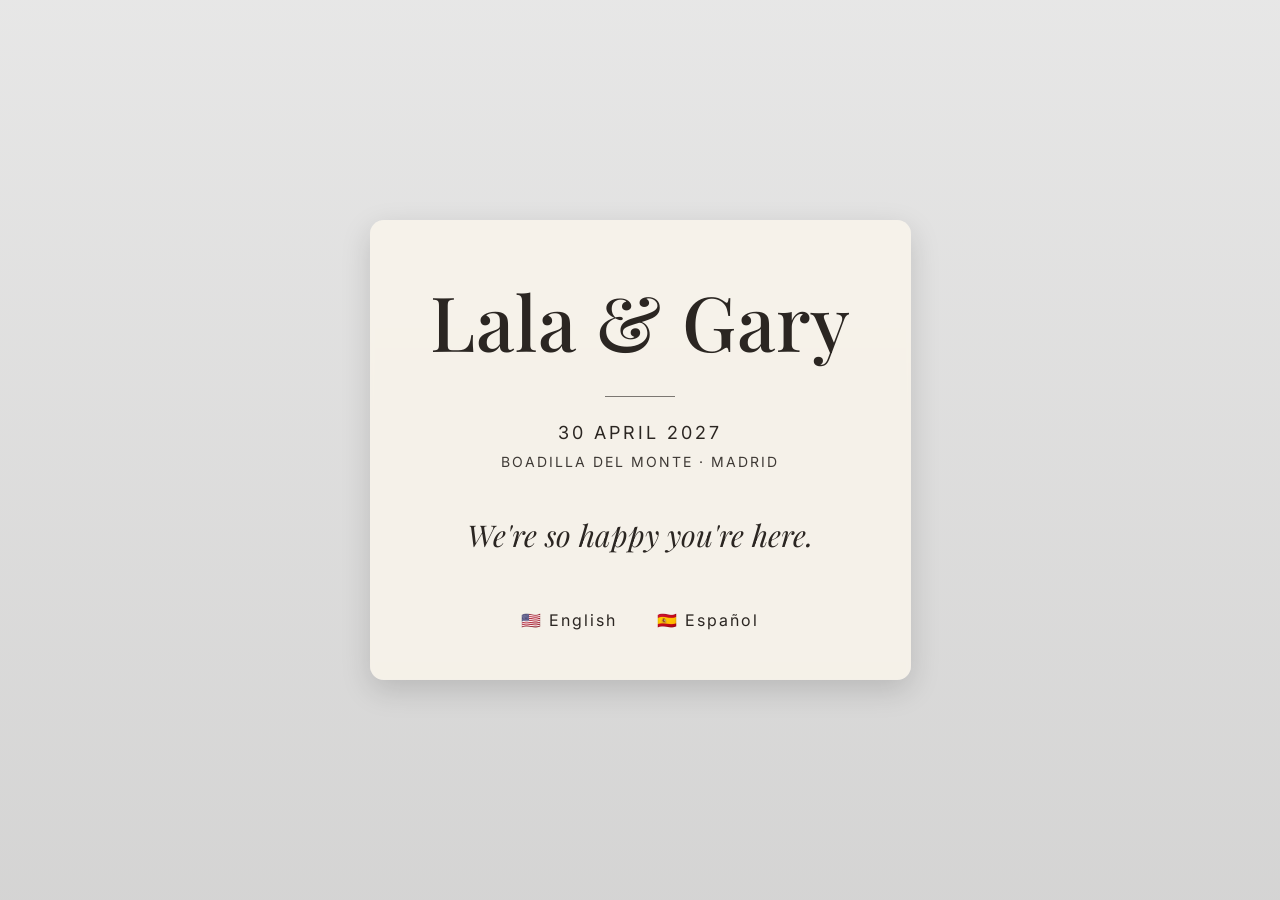
==== index.html @ 7e3a2c40 "Add files via upload" ====
<!DOCTYPE html>
<html lang="en">
<head>
<meta charset="UTF-8">
<meta name="viewport" content="width=device-width, initial-scale=1.0">

<title>Lala & Gary</title>

<!-- Fonts -->
<link href="https://fonts.googleapis.com/css2?family=Playfair+Display:wght@400;500;600&family=Inter:wght@300;400;500&display=swap" rel="stylesheet">

<style>

html, body {
    margin: 0;
    padding: 0;
    height: 100%;
}

body {
    font-family: 'Inter', sans-serif;
    overflow: hidden;
}

/* HERO BACKGROUND */
.hero {
    position: relative;
    height: 100vh;
    background-image: url("images/watercolor1.png");
    background-size: cover;
    background-position: center;
    background-repeat: no-repeat;
    display: flex;
    justify-content: center;
    align-items: center;
}

/* SOFT OVERLAY (kept very light to preserve artwork) */
.overlay {
    position: absolute;
    inset: 0;
    background: linear-gradient(
        rgba(20,18,15,0.10),
        rgba(20,18,15,0.18)
    );
}

/* ELEGANT PAPER CARD */
.card {
    position: relative;
    z-index: 2;
    background: rgba(250, 245, 235, 0.85); /* ivory paper */
    padding: 50px 60px;
    border-radius: 14px;
    text-align: center;
    max-width: 700px;
    box-shadow: 0 10px 30px rgba(0,0,0,0.15);
    backdrop-filter: blur(2px);
}

/* TITLE */
h1 {
    font-family: 'Playfair Display', serif;
    font-size: 76px;
    font-weight: 500;
    margin: 0;
    letter-spacing: 1px;
    color: #2b2622;
}

/* DECOR LINE */
.line {
    width: 70px;
    height: 1px;
    background: #2b2622;
    margin: 25px auto;
    opacity: 0.6;
}

/* DATE */
.date {
    font-size: 18px;
    letter-spacing: 3px;
    text-transform: uppercase;
    color: #2b2622;
}

/* LOCATION */
.location {
    margin-top: 10px;
    letter-spacing: 2px;
    font-size: 14px;
    color: #2b2622;
    opacity: 0.9;
}

/* WELCOME TEXT (warmer + simpler) */
.welcome {
    margin-top: 45px;
    font-family: 'Playfair Display', serif;
    font-size: 30px;
    font-style: italic;
    color: #2b2622;
}

.subtitle {
    margin-top: 10px;
    font-size: 16px;
    color: #2b2622;
    opacity: 0.85;
}

/* LANGUAGE LINKS */
.languages {
    margin-top: 55px;
    display: flex;
    justify-content: center;
    gap: 40px;
}

.languages a {
    color: #2b2622;
    text-decoration: none;
    font-size: 16px;
    letter-spacing: 2px;
    transition: 0.3s;
}

.languages a:hover {
    opacity: 0.6;
}

/* RESPONSIVE */
@media (max-width: 700px) {

    .card {
        padding: 35px 25px;
        margin: 20px;
    }

    h1 {
        font-size: 52px;
    }

    .welcome {
        font-size: 24px;
    }

    .languages {
        flex-direction: column;
        gap: 15px;
    }
}

</style>
</head>

<body>

<div class="hero">

    <div class="overlay"></div>

    <!-- PAPER CARD OVERLAY -->
    <div class="card">

        <h1>Lala & Gary</h1>

        <div class="line"></div>

        <div class="date">30 April 2027</div>

        <div class="location">BOADILLA DEL MONTE · MADRID</div>

        <div class="welcome">We're so happy you're here.</div>

        <div class="subtitle"></div>

        <div class="languages">
            <a href="english.html">🇺🇸 English</a>
            <a href="espanol.html">🇪🇸 Español</a>
        </div>

    </div>

</div>

</body>
</html>
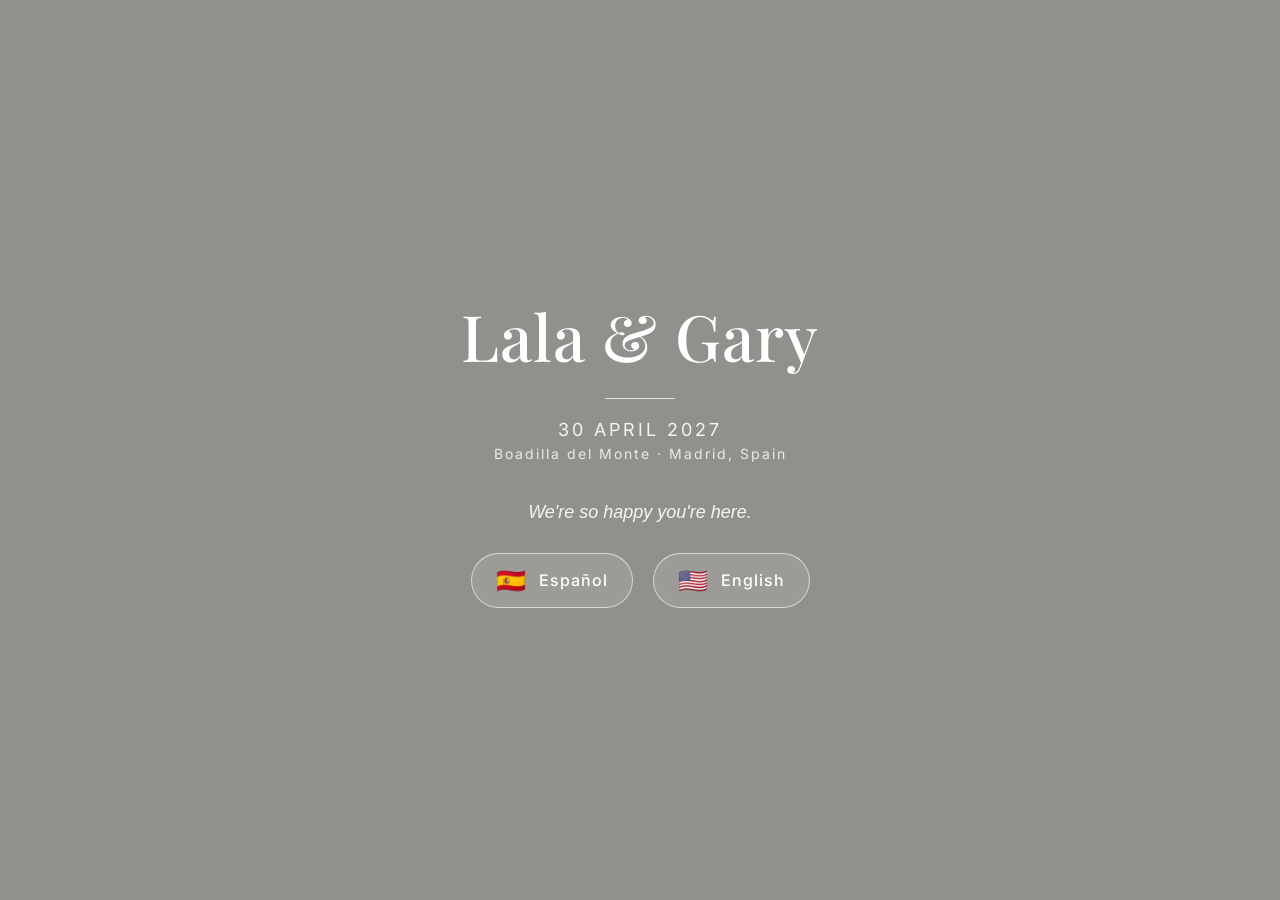
==== commit 1380f3b6: "Add files via upload" ====
--- a/index.html
+++ b/index.html
@@ -1,189 +1,144 @@
-<!DOCTYPE html>
-<html lang="en">
-<head>
-<meta charset="UTF-8">
-<meta name="viewport" content="width=device-width, initial-scale=1.0">
-
-<title>Lala & Gary</title>
-
-<!-- Fonts -->
-<link href="https://fonts.googleapis.com/css2?family=Playfair+Display:wght@400;500;600&family=Inter:wght@300;400;500&display=swap" rel="stylesheet">
-
-<style>
-
-html, body {
-    margin: 0;
-    padding: 0;
-    height: 100%;
-}
-
-body {
-    font-family: 'Inter', sans-serif;
-    overflow: hidden;
-}
-
-/* HERO BACKGROUND */
-.hero {
-    position: relative;
-    height: 100vh;
-    background-image: url("images/watercolor1.png");
-    background-size: cover;
-    background-position: center;
-    background-repeat: no-repeat;
-    display: flex;
-    justify-content: center;
-    align-items: center;
-}
-
-/* SOFT OVERLAY (kept very light to preserve artwork) */
-.overlay {
-    position: absolute;
-    inset: 0;
-    background: linear-gradient(
-        rgba(20,18,15,0.10),
-        rgba(20,18,15,0.18)
-    );
-}
-
-/* ELEGANT PAPER CARD */
-.card {
-    position: relative;
-    z-index: 2;
-    background: rgba(250, 245, 235, 0.85); /* ivory paper */
-    padding: 50px 60px;
-    border-radius: 14px;
-    text-align: center;
-    max-width: 700px;
-    box-shadow: 0 10px 30px rgba(0,0,0,0.15);
-    backdrop-filter: blur(2px);
-}
-
-/* TITLE */
-h1 {
-    font-family: 'Playfair Display', serif;
-    font-size: 76px;
-    font-weight: 500;
-    margin: 0;
-    letter-spacing: 1px;
-    color: #2b2622;
-}
-
-/* DECOR LINE */
-.line {
-    width: 70px;
-    height: 1px;
-    background: #2b2622;
-    margin: 25px auto;
-    opacity: 0.6;
-}
-
-/* DATE */
-.date {
-    font-size: 18px;
-    letter-spacing: 3px;
-    text-transform: uppercase;
-    color: #2b2622;
-}
-
-/* LOCATION */
-.location {
-    margin-top: 10px;
-    letter-spacing: 2px;
-    font-size: 14px;
-    color: #2b2622;
-    opacity: 0.9;
-}
-
-/* WELCOME TEXT (warmer + simpler) */
-.welcome {
-    margin-top: 45px;
-    font-family: 'Playfair Display', serif;
-    font-size: 30px;
-    font-style: italic;
-    color: #2b2622;
-}
-
-.subtitle {
-    margin-top: 10px;
-    font-size: 16px;
-    color: #2b2622;
-    opacity: 0.85;
-}
-
-/* LANGUAGE LINKS */
-.languages {
-    margin-top: 55px;
-    display: flex;
-    justify-content: center;
-    gap: 40px;
-}
-
-.languages a {
-    color: #2b2622;
-    text-decoration: none;
-    font-size: 16px;
-    letter-spacing: 2px;
-    transition: 0.3s;
-}
-
-.languages a:hover {
-    opacity: 0.6;
-}
-
-/* RESPONSIVE */
-@media (max-width: 700px) {
-
-    .card {
-        padding: 35px 25px;
-        margin: 20px;
-    }
-
-    h1 {
-        font-size: 52px;
-    }
-
-    .welcome {
-        font-size: 24px;
-    }
-
-    .languages {
-        flex-direction: column;
-        gap: 15px;
-    }
-}
-
-</style>
-</head>
-
-<body>
-
-<div class="hero">
-
-    <div class="overlay"></div>
-
-    <!-- PAPER CARD OVERLAY -->
-    <div class="card">
-
-        <h1>Lala & Gary</h1>
-
-        <div class="line"></div>
-
-        <div class="date">30 April 2027</div>
-
-        <div class="location">BOADILLA DEL MONTE · MADRID</div>
-
-        <div class="welcome">We're so happy you're here.</div>
-
-        <div class="subtitle"></div>
-
-        <div class="languages">
-            <a href="english.html">🇺🇸 English</a>
-            <a href="espanol.html">🇪🇸 Español</a>
-        </div>
-
-    </div>
-
-</div>
-
-</body>
+<!DOCTYPE html>
+<html lang="en">
+<head>
+<meta charset="UTF-8" />
+<meta name="viewport" content="width=device-width, initial-scale=1.0"/>
+<title>Lala & Gary</title>
+
+<link href="https://fonts.googleapis.com/css2?family=Playfair+Display:wght@400;500;600&family=Inter:wght@300;400;500&display=swap" rel="stylesheet">
+
+<style>
+body, html {
+    margin: 0;
+    padding: 0;
+    height: 100%;
+    font-family: 'Inter', sans-serif;
+    background: #f8f5f0;
+    color: #2f2f2f;
+}
+
+.hero {
+    height: 100vh;
+    background-image: url("images/watercolor1.png");
+    background-size: cover;
+    background-position: center;
+    display: flex;
+    align-items: center;
+    justify-content: center;
+    position: relative;
+}
+
+.overlay {
+    position: absolute;
+    inset: 0;
+    background: rgba(20, 20, 20, 0.45);
+}
+
+.content {
+    position: relative;
+    text-align: center;
+    color: white;
+    max-width: 700px;
+    padding: 20px;
+}
+
+h1 {
+    font-family: 'Playfair Display', serif;
+    font-size: 64px;
+    margin: 0;
+    letter-spacing: 1px;
+    font-weight: 500;
+}
+
+/* DECOR LINE */
+.line {
+    width: 70px;
+    height: 1px;
+    background: white;
+    margin: 20px auto;
+    opacity: 0.7;
+}
+
+.date {
+    margin-top: 10px;
+    font-size: 18px;
+    letter-spacing: 3px;
+    text-transform: uppercase;
+    opacity: 0.9;
+}
+
+.location {
+    margin-top: 5px;
+    font-size: 14px;
+    letter-spacing: 2px;
+    opacity: 0.8;
+}
+
+.welcome {
+    margin-top: 40px;
+    font-size: 18px;
+    font-style: italic;
+    opacity: 0.9;
+}
+
+.buttons {
+    margin-top: 30px;
+    display: flex;
+    gap: 20px;
+    justify-content: center;
+    flex-wrap: wrap;
+}
+
+.btn {
+    display: inline-flex;
+    align-items: center;
+    gap: 12px;
+    padding: 12px 24px;
+    border: 1px solid rgba(255,255,255,0.6);
+    background: rgba(255,255,255,0.1);
+    color: white;
+    text-decoration: none;
+    font-size: 16px;
+    letter-spacing: 1px;
+    border-radius: 30px;
+    transition: all 0.3s ease;
+    backdrop-filter: blur(6px);
+    font-weight: 500;
+}
+
+.btn:hover {
+    background: white;
+    color: #2f2f2f;
+    transform: translateY(-2px);
+}
+
+.flag {
+    font-size: 24px;
+    display: inline-block;
+}
+</style>
+</head>
+
+<body>
+
+<div class="hero">
+    <div class="overlay"></div>
+
+    <div class="content">
+        <h1>Lala & Gary</h1>
+        <div class="line"></div>
+
+        <div class="date">30 April 2027</div>
+        <div class="location">Boadilla del Monte · Madrid, Spain</div>
+
+        <div class="welcome">We're so happy you're here.</div>
+
+        <div class="buttons">
+            <a class="btn" href="espanol.html"><span class="flag">🇪🇸</span> Español</a>
+            <a class="btn" href="english.html"><span class="flag">🇺🇸</span> English</a>
+        </div>
+    </div>
+</div>
+
+</body>
 </html>
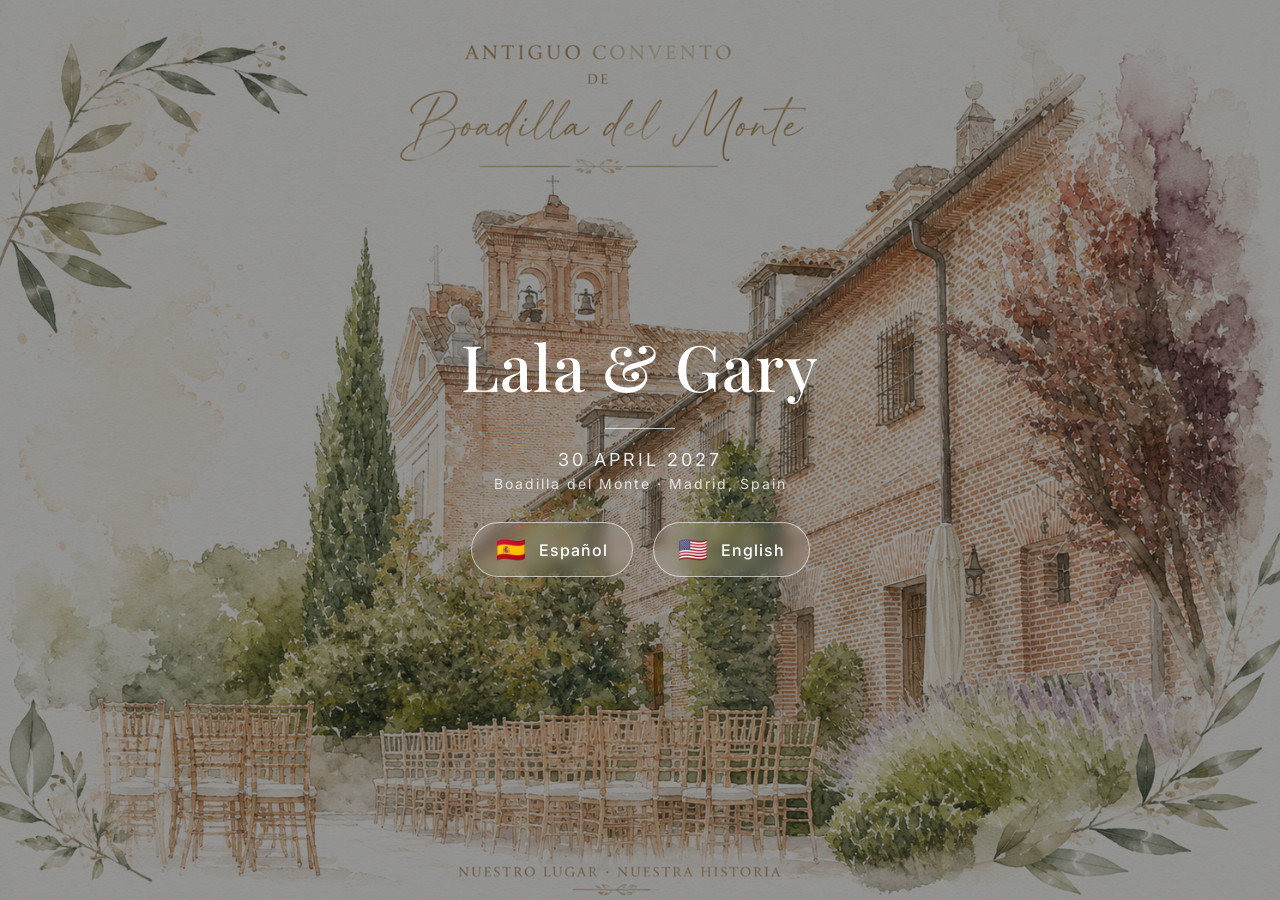
==== commit f197aabd: "Add files via upload" ====
--- a/index.html
+++ b/index.html
@@ -131,7 +131,6 @@
         <div class="date">30 April 2027</div>
         <div class="location">Boadilla del Monte · Madrid, Spain</div>
 
-        <div class="welcome">We're so happy you're here.</div>
 
         <div class="buttons">
             <a class="btn" href="espanol.html"><span class="flag">🇪🇸</span> Español</a>
